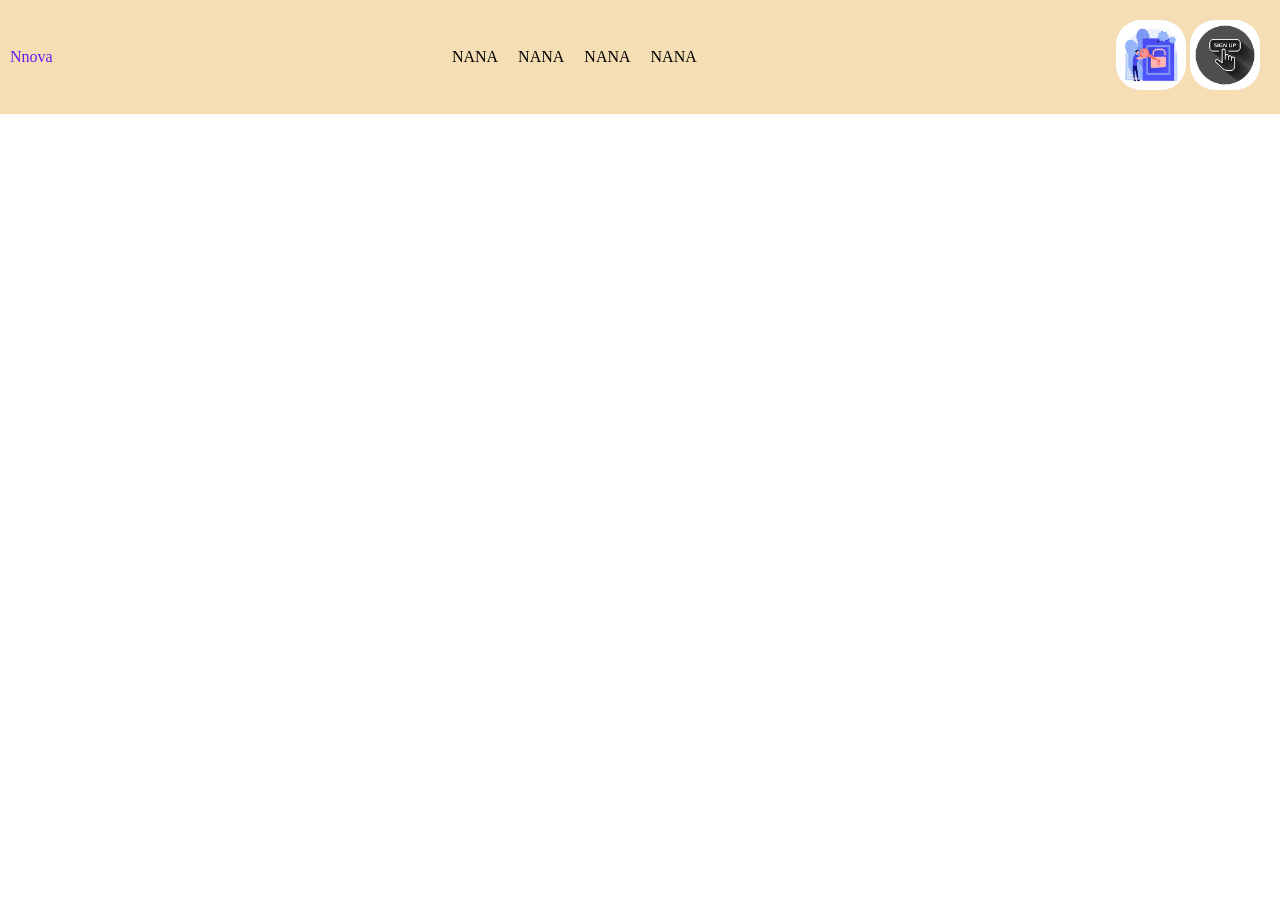
==== my_shop/html/index.html @ 85352dad "ihjug" ====
<!DOCTYPE html>
<html lang="en">
<head>
    <meta charset="UTF-8">
    <meta name="viewport" content="width=device-width, initial-scale=1.0">
    <title>Document</title>
    <link rel="stylesheet" href="../css/index.css">       
</head>
<body>
    <header>
        <p>Nnova</p>

        <div class="items">
            <div class="elem">NANA</div>
            <div class="elem">NANA</div>
            <div class="elem">NANA</div>
            <div class="elem">NANA</div>
        </div>

        <div class="img">
            <img src="../image/image.jpeg" alt="" class="img1">
            <img src="../image/images.jpeg" alt="" class="img1">
        </div>
    </header>
</body>
</html>
---- my_shop/css/index.css ----
* {
    margin: 0px;
    padding:  0px;
}

header{
    display: flex;
    align-items: center;
    justify-content: space-between;
    background-color: wheat;

}

header p{
    margin-left: 10px;
    color: rgb(102, 26, 243);
}

.items{
    display: flex;
    align-items: center;
    justify-content: space-between;
    gap: 20px;
}

.img{
    padding: 20px;
    
}

.img1{
    border-radius: 25px;
    width: 70px;
    height: 70px;
}
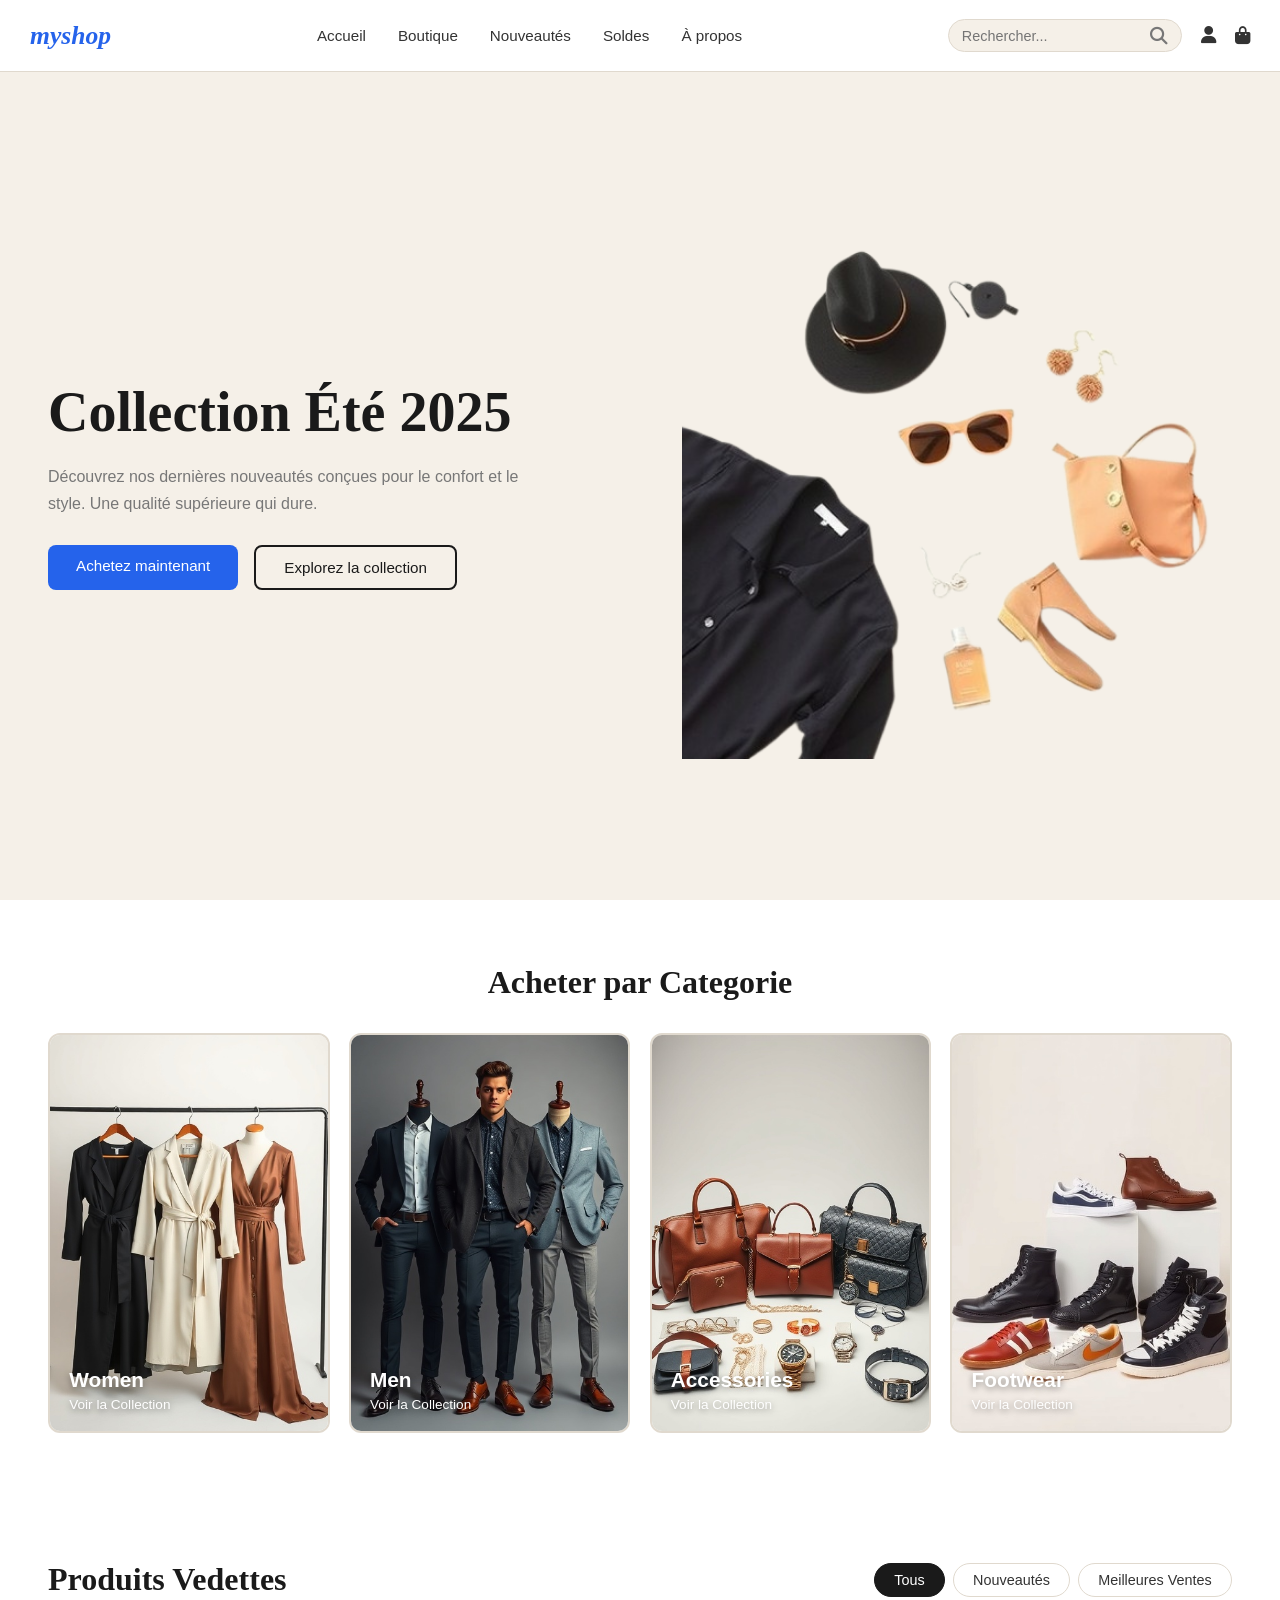
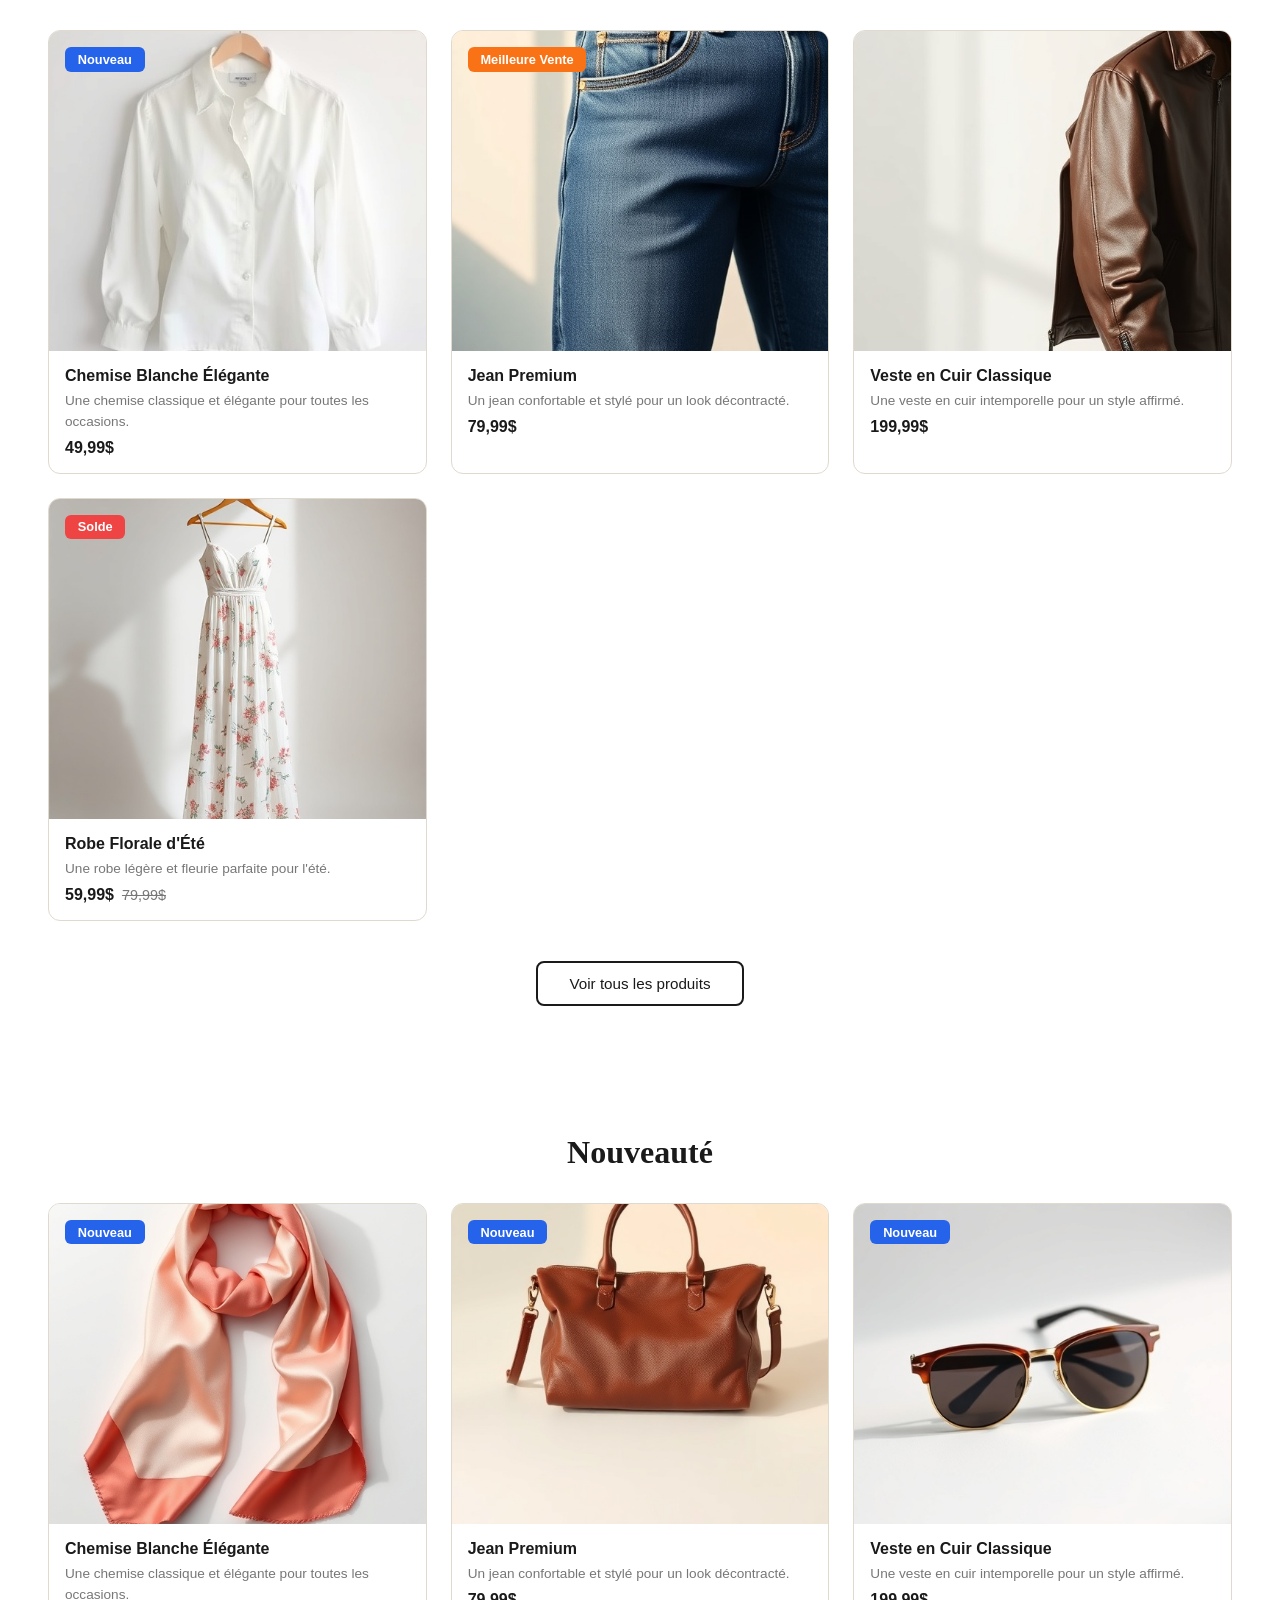
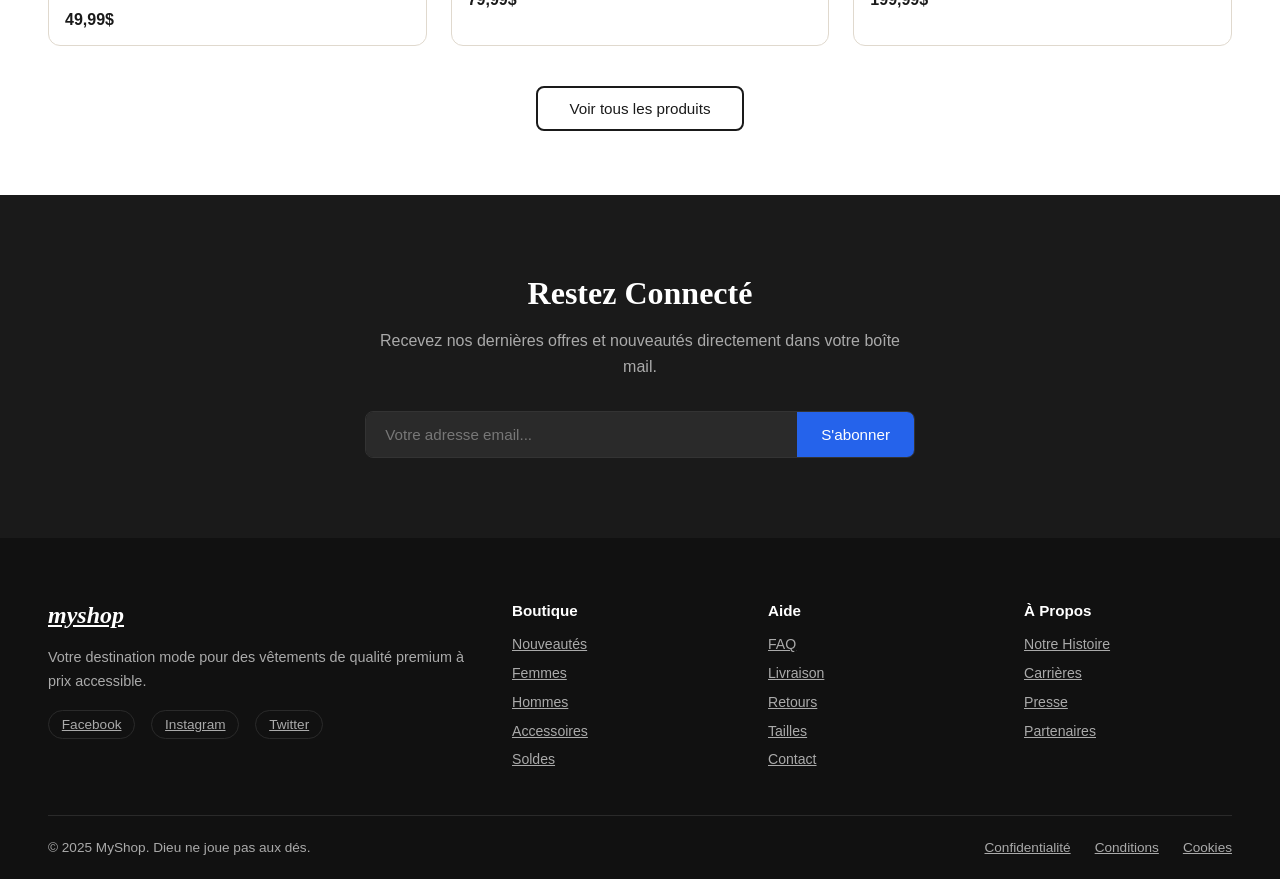
==== commit f4803e42: "lmkjbhvg" ====
--- a/my_shop/html/index.html
+++ b/my_shop/html/index.html
@@ -1,26 +1,321 @@
 <!DOCTYPE html>
-<html lang="en">
+<html lang="fr">
 <head>
-    <meta charset="UTF-8">
-    <meta name="viewport" content="width=device-width, initial-scale=1.0">
-    <title>Document</title>
-    <link rel="stylesheet" href="../css/index.css">       
+  <meta charset="UTF-8" />
+  <meta name="viewport" content="width=device-width, initial-scale=1.0"/>
+  <title>MyShop</title>
+  <link rel="stylesheet" href="../css/index.css" />
+  <link rel="stylesheet" href="https://cdnjs.cloudflare.com/ajax/libs/font-awesome/6.5.0/css/all.min.css"/>
 </head>
 <body>
-    <header>
-        <p>Nnova</p>
-
-        <div class="items">
-            <div class="elem">NANA</div>
-            <div class="elem">NANA</div>
-            <div class="elem">NANA</div>
-            <div class="elem">NANA</div>
-        </div>
-
-        <div class="img">
-            <img src="../image/image.jpeg" alt="" class="img1">
-            <img src="../image/images.jpeg" alt="" class="img1">
-        </div>
-    </header>
+
+  <header>
+   
+        <a href="index.html" class="logo">myshop</a>
+
+        
+
+        <nav>
+        <a href="#">Accueil</a>
+        <a href="#">Boutique</a>
+        <a href="#">Nouveautés</a>
+        <a href="#">Soldes</a>
+        <a href="#">À propos</a>
+        </nav>
+
+        <div class="header-icons">
+
+        <div class="search-wrapper">
+            <input type="text" placeholder="Rechercher..." />
+            <i class="fa fa-search"></i>
+        </div>
+
+        <div class="account">
+            <i class="fa fa-user"></i>
+            <div class="dropdown">
+            <a href="signin.php">Connexion</a>
+            <a href="signup.php">Inscription</a>
+            </div>
+        </div>
+
+        <i class="fa fa-shopping-bag"></i>
+        </div>
+
+        <div class="hamburger">&#9776;</div>
+        
+
+        <nav class="nav">
+        <a href="#">Accueil</a>
+        <a href="#">Boutique</a>
+        <a href="#">Nouveautés</a>
+        <a href="#">Soldes</a>
+        <a href="#">À propos</a>
+        </nav>
+    
+  </header>
+
+  <section class="hero">
+    <div class="hero-text">
+      <h1>Collection Été 2025</h1>
+      <p>Découvrez nos dernières nouveautés conçues pour le confort et le style. Une qualité supérieure qui dure.</p>
+      <div class="hero-buttons">
+        <a href="#">Achetez maintenant</a>
+        <a href="#">Explorez la collection</a>
+      </div>
+    </div>
+    <div class="hero-image">
+      <img src="../image/prin-removebg-preview.png" alt="Summer Collection 2025" />
+    </div>
+  </section>
+
+  <section class="categories">
+  <h2>Acheter par Categorie</h2>
+  <div class="categories-grid">
+
+    <div class="category-card">
+      <img src="../image/cat1.jpg" alt="Women" />
+      <div class="category-info">
+        <span>Women</span>
+        <a href="#">Voir la Collection</a>
+      </div>
+    </div>
+
+    <div class="category-card">
+      <img src="../image/cat2.jpg" alt="Men" />
+      <div class="category-info">
+        <span>Men</span>
+        <a href="#">Voir la Collection</a>
+      </div>
+    </div>
+
+    <div class="category-card">
+      <img src="../image/cat3.jpg" alt="Accessories" />
+      <div class="category-info">
+        <span>Accessories</span>
+        <a href="#">Voir la Collection</a>
+      </div>
+    </div>
+
+    <div class="category-card">
+      <img src="../image/cat4.jpg" alt="Footwear" />
+      <div class="category-info">
+        <span>Footwear</span>
+        <a href="#">Voir la Collection</a>
+      </div>
+    </div>
+
+  </div>
+</section>
+
+<section class="products">
+  <div class="products-header">
+    <h2>Produits Vedettes</h2>
+    <div class="products-filter">
+      <a href="#" class="filter-btn active">Tous</a>
+      <a href="#" class="filter-btn">Nouveautés</a>
+      <a href="#" class="filter-btn">Meilleures Ventes</a>
+    </div>
+  </div>
+
+  <div class="products-grid">
+
+    <div class="product-card">
+      <div class="product-image">
+        <span class="badge badge-new">Nouveau</span>
+        <img src="../image/pro1.jpg" alt="Chemise Blanche Élégante" />
+        <div class="product-actions">
+          <a href="#" class="action-btn">&#9825;</a>
+          <a href="#" class="action-btn action-btn-blue">&#128722;</a>
+        </div>
+      </div>
+      <div class="product-info">
+        <h3>Chemise Blanche Élégante</h3>
+        <p class="description">Une chemise classique et élégante pour toutes les occasions.</p>
+        <p class="price">49,99$</p>
+      </div>
+    </div>
+
+    <div class="product-card">
+      <div class="product-image">
+        <span class="badge badge-best">Meilleure Vente</span>
+        <img src="../image/pro2.jpg" alt="Jean Premium" />
+        <div class="product-actions">
+          <a href="#" class="action-btn">&#9825;</a>
+          <a href="#" class="action-btn action-btn-blue">&#128722;</a>
+        </div>
+      </div>
+      <div class="product-info">
+        <h3>Jean Premium</h3>
+        <p class="description">Un jean confortable et stylé pour un look décontracté.</p>
+        <p class="price">79,99$</p>
+      </div>
+    </div>
+
+    <div class="product-card">
+      <div class="product-image">
+        <img src="../image/pro3.jpg" alt="Veste en Cuir Classique" />
+        <div class="product-actions">
+          <a href="#" class="action-btn">&#9825;</a>
+          <a href="#" class="action-btn action-btn-blue">&#128722;</a>
+        </div>
+      </div>
+      <div class="product-info">
+        <h3>Veste en Cuir Classique</h3>
+        <p class="description">Une veste en cuir intemporelle pour un style affirmé.</p>
+        <p class="price">199,99$</p>
+      </div>
+    </div>
+
+    <div class="product-card">
+      <div class="product-image">
+        <span class="badge badge-sale">Solde</span>
+        <img src="../image/pro4.jpg" alt="Robe Florale d'Été" />
+        <div class="product-actions">
+          <a href="#" class="action-btn">&#9825;</a>
+          <a href="#" class="action-btn action-btn-blue">&#128722;</a>
+        </div>
+      </div>
+      <div class="product-info">
+        <h3>Robe Florale d'Été</h3>
+        <p class="description">Une robe légère et fleurie parfaite pour l'été.</p>
+        <div class="price-wrapper">
+          <p class="price">59,99$</p>
+          <p class="price-old">79,99$</p>
+        </div>
+      </div>
+    </div>
+
+  </div>
+
+  <div class="products-footer">
+    <a href="#" class="btn-all">Voir tous les produits</a>
+  </div>
+
+</section>
+
+
+<section class="categories">
+  <h2>Nouveauté</h2>
+
+  <div class="products-grids">
+
+    <div class="product-card">
+      <div class="product-image">
+        <span class="badge badge-new">Nouveau</span>
+        <img src="../image/new1.jpg" alt="Chemise Blanche Élégante" />
+        <div class="product-actions">
+          <a href="#" class="action-btn">&#9825;</a>
+          <a href="#" class="action-btn action-btn-blue">&#128722;</a>
+        </div>
+      </div>
+      <div class="product-info">
+        <h3>Chemise Blanche Élégante</h3>
+        <p class="description">Une chemise classique et élégante pour toutes les occasions.</p>
+        <p class="price">49,99$</p>
+      </div>
+    </div>
+
+    <div class="product-card">
+      <div class="product-image">
+        <span class="badge badge-new">Nouveau</span>
+        <img src="../image/new2.jpg" alt="Jean Premium" />
+        <div class="product-actions">
+          <a href="#" class="action-btn">&#9825;</a>
+          <a href="#" class="action-btn action-btn-blue">&#128722;</a>
+        </div>
+      </div>
+      <div class="product-info">
+        <h3>Jean Premium</h3>
+        <p class="description">Un jean confortable et stylé pour un look décontracté.</p>
+        <p class="price">79,99$</p>
+      </div>
+    </div>
+
+    <div class="product-card">
+      <div class="product-image">
+        <span class="badge badge-new">Nouveau</span>
+        <img src="../image/new3.jpg" alt="Veste en Cuir Classique" />
+        <div class="product-actions">
+          <a href="#" class="action-btn">&#9825;</a>
+          <a href="#" class="action-btn action-btn-blue">&#128722;</a>
+        </div>
+      </div>
+      <div class="product-info">
+        <h3>Veste en Cuir Classique</h3>
+        <p class="description">Une veste en cuir intemporelle pour un style affirmé.</p>
+        <p class="price">199,99$</p>
+      </div>
+    </div>
+
+  </div>
+
+  <div class="products-footer">
+    <a href="#" class="btn-all">Voir tous les produits</a>
+  </div>
+</section>
+
+
+<section class="newsletter">
+  <div class="newsletter-inner">
+    <h2>Restez Connecté</h2>
+    <p>Recevez nos dernières offres et nouveautés directement dans votre boîte mail.</p>
+    <form class="newsletter-form" action="#" method="POST">
+      <input type="email" name="email" placeholder="Votre adresse email..." />
+      <button type="submit">S'abonner</button>
+    </form>
+  </div>
+</section>
+
+<footer>
+  <div class="footer-top">
+
+    <div class="footer-brand">
+      <a href="index.html" class="logo">myshop</a>
+      <p>Votre destination mode pour des vêtements de qualité premium à prix accessible.</p>
+      <div class="footer-socials">
+        <a href="#">Facebook</a>
+        <a href="#">Instagram</a>
+        <a href="#">Twitter</a>
+      </div>
+    </div>
+
+    <div class="footer-links">
+      <h4>Boutique</h4>
+      <a href="#">Nouveautés</a>
+      <a href="#">Femmes</a>
+      <a href="#">Hommes</a>
+      <a href="#">Accessoires</a>
+      <a href="#">Soldes</a>
+    </div>
+
+    <div class="footer-links">
+      <h4>Aide</h4>
+      <a href="#">FAQ</a>
+      <a href="#">Livraison</a>
+      <a href="#">Retours</a>
+      <a href="#">Tailles</a>
+      <a href="#">Contact</a>
+    </div>
+
+    <div class="footer-links">
+      <h4>À Propos</h4>
+      <a href="#">Notre Histoire</a>
+      <a href="#">Carrières</a>
+      <a href="#">Presse</a>
+      <a href="#">Partenaires</a>
+    </div>
+
+  </div>
+
+  <div class="footer-bottom">
+    <p>© 2025 MyShop. Dieu ne joue pas aux dés.</p>
+    <div class="footer-legal">
+      <a href="#">Confidentialité</a>
+      <a href="#">Conditions</a>
+      <a href="#">Cookies</a>
+    </div>
+  </div>
+</footer>
+
 </body>
 </html>
--- a/my_shop/css/index.css
+++ b/my_shop/css/index.css
@@ -1,35 +1,764 @@
 * {
-    margin: 0px;
-    padding:  0px;
-}
-
-header{
+  margin: 0;
+  padding: 0;
+  box-sizing: border-box;
+}
+
+body {
+  font-family: Georgia, sans-serif;
+  background-color: #f5f0e8;
+}
+
+
+
+
+
+header {
+  background-color: #ffffff;
+  border-bottom: 1px solid #e0d9ce;
+  height: 72px;
+  display: flex;
+  align-items: center;
+  justify-content: space-between;
+  padding: 0 ;
+  position: sticky;
+  top: 0;
+  z-index: 100;
+  padding: 0 30px;
+}
+
+header a {
+  text-decoration: none;
+  color: inherit;
+}
+
+
+.logo {
+  font-family: Georgia, serif;
+  font-size: 1.6rem;
+  font-weight: 700;
+  color: #2563eb;
+  font-style: italic;
+  
+}
+
+.hamburger {
+  display: none;
+}
+
+.nav {
+  display: none;
+}
+
+nav {
+  display: flex;
+  gap: 2rem;
+}
+
+nav a {
+  font-size: 0.95rem;
+  color: #333333;
+}
+
+nav a:hover {
+  color: #2563eb;
+}
+
+
+.header-icons {
+  display: flex;
+  align-items: center;
+  gap: 1.2rem;
+  font-size: 1.1rem;
+  color: #333333;
+}
+
+.header-icons i {
+  cursor: pointer;
+}
+
+.header-icons i:hover {
+  color: #2563eb;
+}
+
+.search-wrapper {
+  display: flex;
+  align-items: center;
+  border: 1px solid #e0d9ce;
+  border-radius: 20px;
+  padding: 0.4rem 0.8rem;
+  background-color: #f5f0e8;
+  gap: 0.5rem;
+}
+
+.search-wrapper input {
+  border: none;
+  background: transparent;
+  outline: none;
+  font-size: 0.9rem;
+  width: 180px;
+}
+
+.search-wrapper i {
+  color: #777777;
+  cursor: pointer;
+}
+
+.search-wrapper i:hover {
+  color: #2563eb;
+}
+
+
+.account {
+  position: relative;
+}
+
+.dropdown {
+  position: absolute;
+  top: 0;
+  right: 0;
+  padding-top: 40px;
+  background: #ffffff;
+  border: 1px solid #e0d9ce;
+  border-radius: 10px;
+  min-width: 150px;
+  display: none;
+  flex-direction: column;
+  gap: 0.3rem;
+}
+
+.account:hover .dropdown {
+  display: flex;
+}
+
+.dropdown a {
+  padding: 0.5rem 0.8rem;
+  font-size: 0.9rem;
+  color: #333333;
+  border-radius: 6px;
+}
+
+.dropdown a:hover {
+  background-color: #f5f0e8;
+  color: #2563eb;
+}
+
+
+.hero {
+  display: flex;
+  align-items: center;
+  justify-content: space-between;
+  padding: 4rem 3rem;
+  min-height: calc(100vh - 72px);
+}
+
+.hero-text {
+  max-width: 480px;
+  display: flex;
+  flex-direction: column;
+  gap: 1.2rem;
+}
+
+.hero-text h1 {
+  font-family: Georgia, serif;
+  font-size: 3.5rem;
+  font-weight: 900;
+  line-height: 1.1;
+  color: #1a1a1a;
+}
+
+.hero-text p {
+  font-size: 1rem;
+  line-height: 1.7;
+  color: #777777;
+}
+
+.hero-buttons {
+  display: flex;
+  gap: 1rem;
+  margin-top: 0.5rem;
+}
+
+.hero-buttons a:first-child {
+  background-color: #2563eb;
+  color: #ffffff;
+  padding: 0.75rem 1.75rem;
+  border-radius: 8px;
+  font-size: 0.95rem;
+  font-weight: 500;
+  text-decoration: none;
+}
+
+.hero-buttons a:first-child:hover {
+  background-color: #1d4ed8;
+}
+
+.hero-buttons a:last-child {
+  border: 2px solid #1a1a1a;
+  color: #1a1a1a;
+  padding: 0.75rem 1.75rem;
+  border-radius: 8px;
+  font-size: 0.95rem;
+  font-weight: 500;
+  text-decoration: none;
+}
+
+.hero-buttons a:last-child:hover {
+  background-color: #1a1a1a;
+  color: #ffffff;
+}
+
+.hero-image img {
+  width: 550px;
+  max-height: 580px;
+  object-fit: contain;
+}
+
+
+@media (max-width: 900px) {
+
+  .hamburger {
+    display: block;
+    font-size: 1.5rem;
+    cursor: pointer;
+    color: #333333;
+  }
+
+  nav {
+    display: none;
+    position: absolute;
+    top: 72px;
+    left: 0;
+    width: 100%;
+    background-color: #ffffff;
+    flex-direction: column;
+    padding: 1rem 2rem;
+    border-bottom: 1px solid #e0d9ce;
+    gap: 1rem;
+    margin-top: -40px;
+  }
+
+  .hamburger:hover + nav,
+  nav:hover {
     display: flex;
-    align-items: center;
-    justify-content: space-between;
-    background-color: wheat;
-
-}
-
-header p{
-    margin-left: 10px;
-    color: rgb(102, 26, 243);
-}
-
-.items{
-    display: flex;
-    align-items: center;
-    justify-content: space-between;
-    gap: 20px;
-}
-
-.img{
-    padding: 20px;
-    
-}
-
-.img1{
-    border-radius: 25px;
-    width: 70px;
-    height: 70px;
+  }
+
+  .search-wrapper input {
+    width: 80px;
+  }
+
+  .hero {
+    flex-direction: column;
+    text-align: center;
+    padding: 2rem;
+  }
+
+  .hero-buttons {
+    justify-content: center;
+  }
+
+  .hero-image img {
+    width: 100%;
+  }
+}
+
+
+.categories {
+  padding: 4rem 3rem;
+  background-color: #ffffff;
+}
+
+.categories h2 {
+  text-align: center;
+  font-family: Georgia, serif;
+  font-size: 2rem;
+  font-weight: 700;
+  color: #1a1a1a;
+  margin-bottom: 2rem;
+}
+
+.categories-grid {
+  display: grid;
+  grid-template-columns: repeat(4, 1fr);
+  gap: 1.2rem;
+}
+
+.category-card {
+  position: relative;
+  border-radius: 12px;
+  border: 2px solid #e0d9ce;
+  overflow: hidden;
+  height: 400px;
+  cursor: pointer;
+}
+
+.category-card img {
+  width: 100%;
+  height: 100%;
+  object-fit: cover;
+  transition: transform 0.4s ease;
+}
+
+.category-card:hover img {
+  transform: scale(1.08);
+}
+
+.category-info {
+  position: absolute;
+  bottom: 1.2rem;
+  left: 1.2rem;
+  display: flex;
+  flex-direction: column;
+  gap: 0.3rem;
+}
+
+.category-info span {
+  font-size: 1.3rem;
+  font-weight: 700;
+  color: #ffffff;
+  text-shadow: 0 2px 6px rgba(0,0,0,0.4);
+}
+
+.category-info a {
+  font-size: 0.85rem;
+  color: #ffffff;
+  text-shadow: 0 2px 6px rgba(0,0,0,0.4);
+  text-decoration: none;
+}
+
+.category-info a:hover {
+  color: #f5f0e8;
+}
+
+
+@media (max-width: 900px) {
+  .categories-grid {
+    grid-template-columns: repeat(2, 1fr);
+  }
+
+  .category-card {
+    height: 250px;
+  }
+}
+
+@media (max-width: 500px) {
+  .categories-grid {
+    grid-template-columns: 1fr;
+  }
+}
+
+
+.products {
+  padding: 4rem 3rem;
+  background-color: #ffffff;
+}
+
+.products-header {
+  display: flex;
+  align-items: center;
+  justify-content: space-between;
+  margin-bottom: 2rem;
+}
+
+.products-header h2 {
+  font-family: Georgia, serif;
+  font-size: 2rem;
+  font-weight: 700;
+  color: #1a1a1a;
+}
+
+.products-filter {
+  display: flex;
+  gap: 0.5rem;
+}
+
+.filter-btn, .filter-btn-active {
+  padding: 0.5rem 1.2rem;
+  border-radius: 20px;
+  font-size: 0.9rem;
+  color: #333333;
+  border: 1px solid #e0d9ce;
+  background: transparent;
+  text-decoration: none;
+}
+
+.filter-btn:hover,
+.filter-btn.active {
+  background-color: #1a1a1a;
+  color: #ffffff;
+  border-color: #1a1a1a;
+}
+
+.products-grid {
+  display: grid;
+  grid-template-columns: repeat(auto-fill, minmax(280px, 1fr));
+  gap: 1.5rem;
+}
+
+.products-grids {
+  display: grid;
+  grid-template-columns: repeat(auto-fill, minmax(350px, 1fr));
+  gap: 1.5rem;
+}
+
+.product-card {
+  border-radius: 12px;
+  overflow: hidden;
+  background: #ffffff;
+  border: 1px solid #e0d9ce;
+}
+
+.product-image {
+  position: relative;
+  overflow: hidden;
+  height: 320px;
+}
+
+.product-image img {
+  width: 100%;
+  height: 100%;
+  object-fit: cover;
+  transition: transform 0.4s ease;
+}
+
+.product-card:hover .product-image img {
+  transform: scale(1.05);
+}
+
+.badge {
+  position: absolute;
+  top: 1rem;
+  left: 1rem;
+  padding: 0.3rem 0.8rem;
+  border-radius: 6px;
+  font-size: 0.8rem;
+  font-weight: 700;
+  z-index: 1;
+}
+
+.badge-new {
+  background-color: #2563eb;
+  color: #ffffff;
+}
+
+.badge-best {
+  background-color: #f97316;
+  color: #ffffff;
+}
+
+.badge-sale {
+  background-color: #ef4444;
+  color: #ffffff;
+}
+
+.product-actions {
+  position: absolute;
+  bottom: 1rem;
+  left: 50%;
+  transform: translateX(-50%);
+  display: flex;
+  gap: 0.5rem;
+  opacity: 0;
+  transition: opacity 0.3s ease;
+}
+
+.product-card:hover .product-actions {
+  opacity: 1;
+}
+
+.action-btn {
+  width: 40px;
+  height: 40px;
+  border-radius: 50%;
+  background: #ffffff;
+  display: flex;
+  align-items: center;
+  justify-content: center;
+  font-size: 1rem;
+  color: #333333;
+  border: 1px solid #e0d9ce;
+  text-decoration: none;
+}
+
+.action-btn:hover {
+  background-color: #f5f0e8;
+}
+
+.action-btn-blue {
+  background-color: #2563eb;
+  color: #ffffff;
+  border-color: #2563eb;
+}
+
+.action-btn-blue:hover {
+  background-color: #1d4ed8;
+}
+
+.product-info {
+  padding: 1rem;
+  display: flex;
+  flex-direction: column;
+  gap: 0.4rem;
+}
+
+.product-info h3 {
+  font-size: 1rem;
+  font-weight: 600;
+  color: #1a1a1a;
+}
+
+.description {
+  font-size: 0.85rem;
+  color: #777777;
+  line-height: 1.5;
+}
+
+.price {
+  font-size: 1rem;
+  font-weight: 700;
+  color: #1a1a1a;
+}
+
+.price-wrapper {
+  display: flex;
+  align-items: center;
+  gap: 0.5rem;
+}
+
+.price-old {
+  font-size: 0.9rem;
+  color: #777777;
+  text-decoration: line-through;
+}
+
+.products-footer {
+  text-align: center;
+  margin-top: 2.5rem;
+}
+
+.btn-all {
+  display: inline-block;
+  padding: 0.75rem 2rem;
+  border-radius: 8px;
+  border: 2px solid #1a1a1a;
+  color: #1a1a1a;
+  font-size: 0.95rem;
+  font-weight: 500;
+  text-decoration: none;
+}
+
+.btn-all:hover {
+  background-color: #1a1a1a;
+  color: #ffffff;
+}
+
+@media (max-width: 900px) {
+  .products-header {
+    flex-direction: column;
+    align-items: flex-start;
+    gap: 1rem;
+  }
+
+  .products-grid {
+    grid-template-columns: repeat(2, 1fr);
+  }
+}
+
+@media (max-width: 500px) {
+  .products-grid {
+    grid-template-columns: 1fr;
+  }
+}
+
+
+.newsletter {
+  background-color: #1a1a1a;
+  padding: 5rem 3rem;
+  text-align: center;
+}
+
+.newsletter-inner {
+  max-width: 550px;
+  margin: 0 auto;
+  display: flex;
+  flex-direction: column;
+  gap: 1rem;
+}
+
+.newsletter h2 {
+  font-family: Georgia, serif;
+  font-size: 2rem;
+  font-weight: 700;
+  color: #ffffff;
+}
+
+.newsletter p {
+  font-size: 1rem;
+  color: #aaaaaa;
+  line-height: 1.6;
+}
+
+.newsletter-form {
+  display: flex;
+  gap: 0;
+  margin-top: 1rem;
+  border-radius: 8px;
+  overflow: hidden;
+  border: 1px solid #333333;
+}
+
+.newsletter-form input {
+  flex: 1;
+  padding: 0.85rem 1.2rem;
+  font-size: 0.95rem;
+  border: none;
+  outline: none;
+  background-color: #2a2a2a;
+  color: #ffffff;
+}
+
+.newsletter-form input::placeholder {
+  color: #777777;
+}
+
+.newsletter-form button {
+  padding: 0.85rem 1.5rem;
+  background-color: #2563eb;
+  color: #ffffff;
+  font-size: 0.95rem;
+  font-weight: 500;
+  border: none;
+  cursor: pointer;
+}
+
+.newsletter-form button:hover {
+  background-color: #1d4ed8;
+}
+
+/* FOOTER */
+footer {
+  background-color: #111111;
+  color: #aaaaaa;
+  padding: 4rem 3rem 0;
+}
+
+.footer-top {
+  display: grid;
+  grid-template-columns: 2fr 1fr 1fr 1fr;
+  gap: 3rem;
+  padding-bottom: 3rem;
+  border-bottom: 1px solid #2a2a2a;
+}
+
+.footer-brand {
+  display: flex;
+  flex-direction: column;
+  gap: 1rem;
+}
+
+.footer-brand .logo {
+  color: #ffffff;
+  font-size: 1.5rem;
+}
+
+.footer-brand p {
+  font-size: 0.9rem;
+  line-height: 1.7;
+  color: #aaaaaa;
+}
+
+.footer-socials {
+  display: flex;
+  gap: 1rem;
+}
+
+.footer-socials a {
+  font-size: 0.85rem;
+  color: #aaaaaa;
+  border: 1px solid #2a2a2a;
+  padding: 0.4rem 0.8rem;
+  border-radius: 20px;
+}
+
+.footer-socials a:hover {
+  color: #ffffff;
+  border-color: #ffffff;
+}
+
+.footer-links {
+  display: flex;
+  flex-direction: column;
+  gap: 0.8rem;
+}
+
+.footer-links h4 {
+  font-size: 0.95rem;
+  font-weight: 600;
+  color: #ffffff;
+  margin-bottom: 0.3rem;
+}
+
+.footer-links a {
+  font-size: 0.88rem;
+  color: #aaaaaa;
+}
+
+.footer-links a:hover {
+  color: #ffffff;
+}
+
+.footer-bottom {
+  display: flex;
+  align-items: center;
+  justify-content: space-between;
+  padding: 1.5rem 0;
+  font-size: 0.85rem;
+}
+
+.footer-legal {
+  display: flex;
+  gap: 1.5rem;
+}
+
+.footer-legal a {
+  color: #aaaaaa;
+}
+
+.footer-legal a:hover {
+  color: #ffffff;
+}
+
+/* RESPONSIVE NEWSLETTER & FOOTER */
+@media (max-width: 900px) {
+  .footer-top {
+    grid-template-columns: 1fr 1fr;
+  }
+
+  .footer-brand {
+    grid-column: span 2;
+  }
+
+  .footer-bottom {
+    flex-direction: column;
+    gap: 1rem;
+    text-align: center;
+  }
+}
+
+@media (max-width: 500px) {
+  .footer-top {
+    grid-template-columns: 1fr;
+  }
+
+  .footer-brand {
+    grid-column: span 1;
+  }
+
+  .newsletter-form {
+    flex-direction: column;
+  }
+
+  .newsletter-form button {
+    border-radius: 0 0 8px 8px;
+  }
 }
